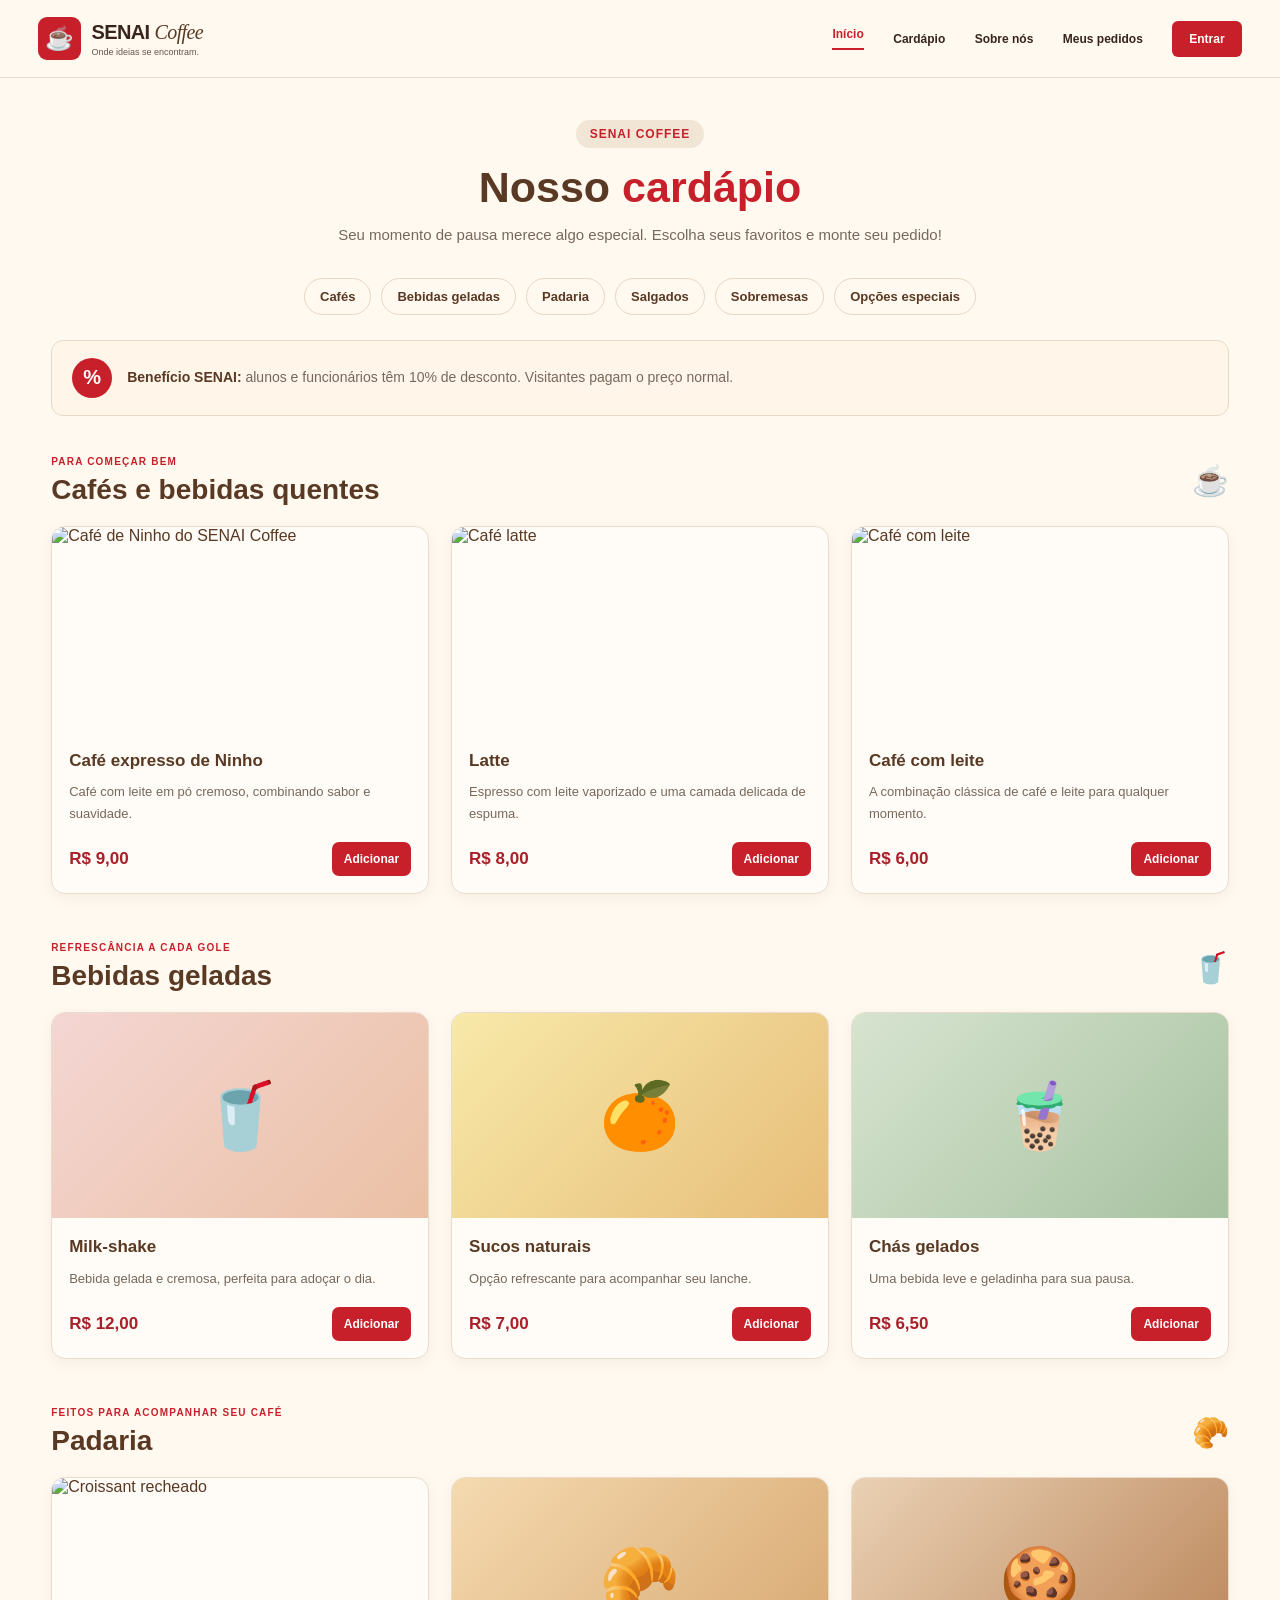
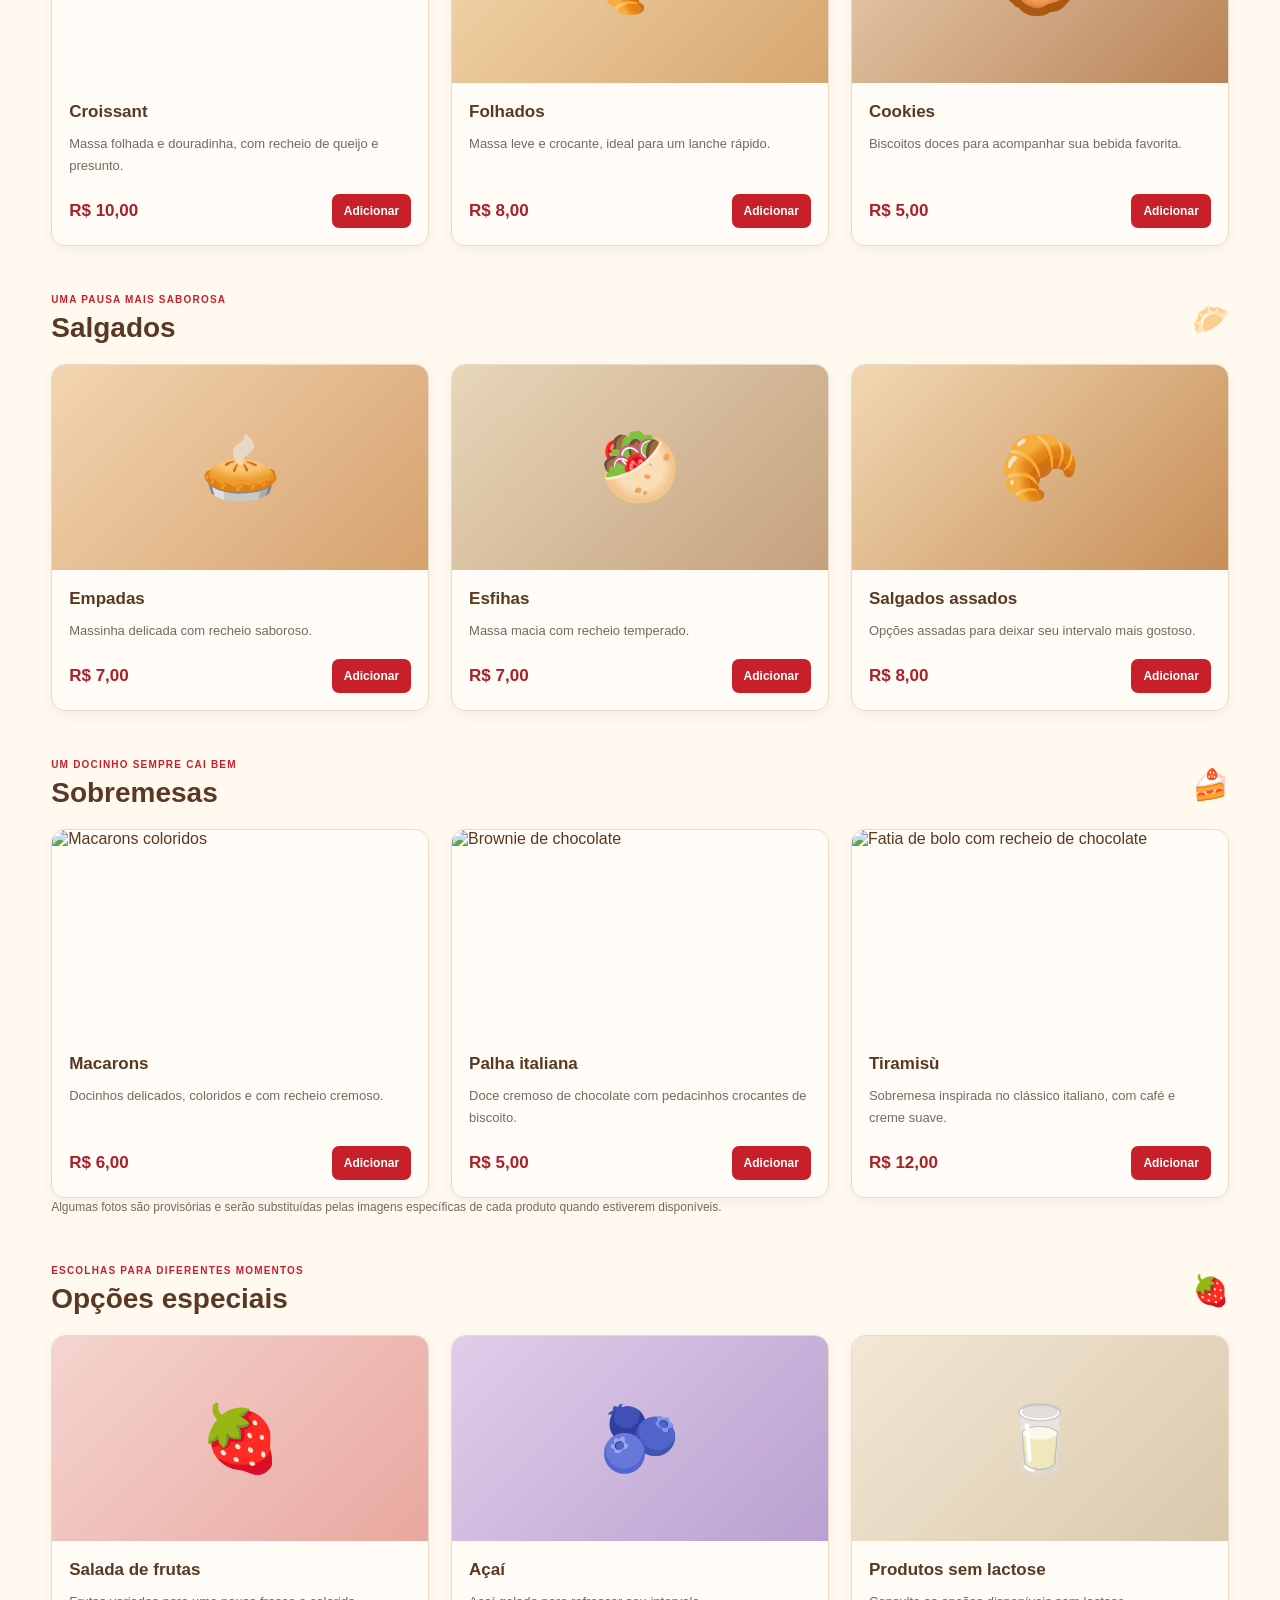
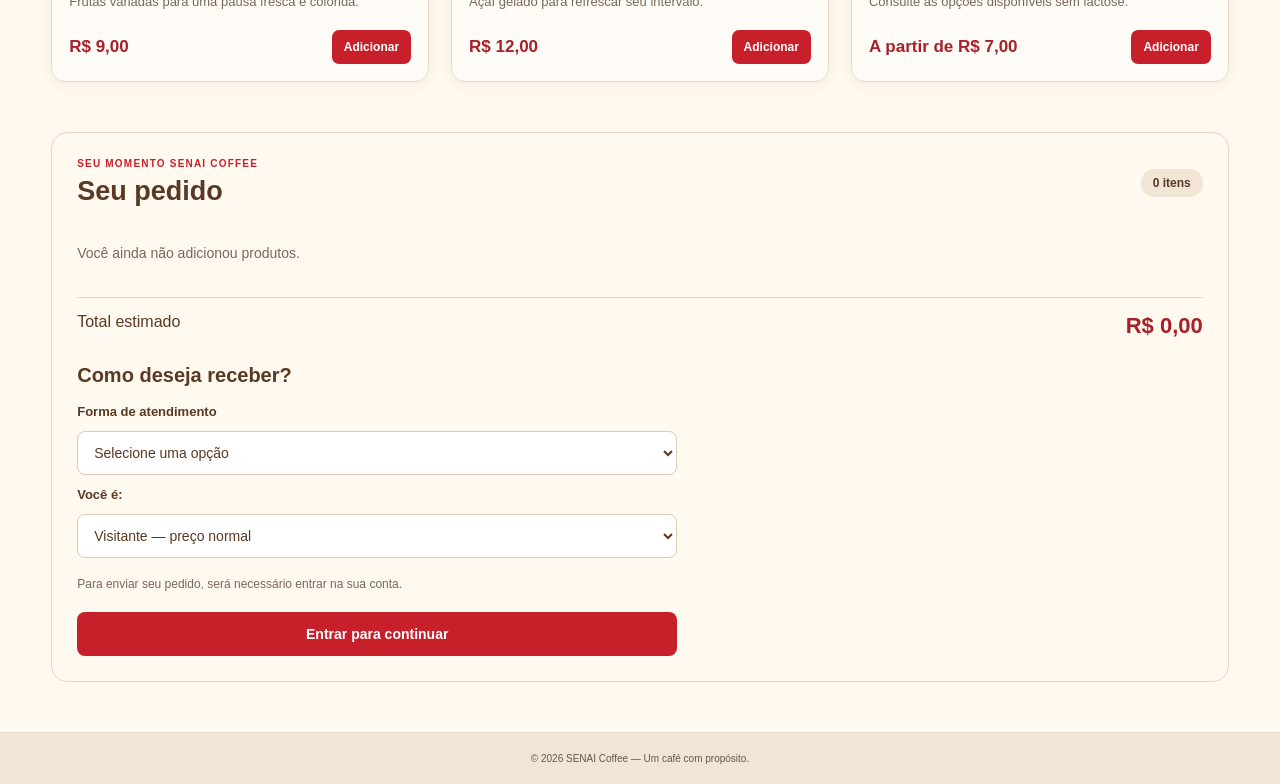
==== src/main/resources/templates/cardapio.html @ 9fde90fc "primeiro commit" ====
<!DOCTYPE html>
<html lang="pt-BR" xmlns:th="http://www.thymeleaf.org">

<head>
    <meta charset="UTF-8">
    <meta name="viewport" content="width=device-width, initial-scale=1.0">

    <title>Cardápio | SENAI Coffee</title>

    <link rel="stylesheet" href="../static/css/style.css">

</head>

<body>

   <header class="cabecalho">
        <div class="navegacao">

            <a href="/" class="logo">
                <span class="logo-simbolo">☕</span>

                <span class="logo-texto">
                    <strong>SENAI <span>Coffee</span></strong>
                    <small>Onde ideias se encontram.</small>
                </span>
            </a>

            <nav class="menu">
                <a href="./index.html" class="ativo">Início</a>
                <a href="/cardapio">Cardápio</a>
                <a href="/sobre">Sobre nós</a>
                <a href="/pedidos">Meus pedidos</a>
                <a href="/login" class="botao-entrar">Entrar</a>
            </nav>

        </div>
    </header>

    <main class="pagina-cardapio">

        <section class="cardapio-intro">
            <span class="etiqueta-cardapio">SENAI COFFEE</span>
            <h1>Nosso <span>cardápio</span></h1>
            <p>
                Seu momento de pausa merece algo especial.
                Escolha seus favoritos e monte seu pedido!
            </p>
        </section>

        <nav class="categorias" aria-label="Categorias do cardápio">
            <a href="#bebidas-quentes">Cafés</a>
            <a href="#bebidas-geladas">Bebidas geladas</a>
            <a href="#padaria">Padaria</a>
            <a href="#salgados">Salgados</a>
            <a href="#sobremesas">Sobremesas</a>
            <a href="#opcoes-especiais">Opções especiais</a>
        </nav>

        <div class="aviso-desconto">
            <span class="desconto-icone">%</span>
            <p>
                <strong>Benefício SENAI:</strong>
                alunos e funcionários têm 10% de desconto.
                Visitantes pagam o preço normal.
            </p>
        </div>

        <!-- CAFÉS -->
        <section class="grupo-produtos" id="bebidas-quentes">
            <div class="titulo-categoria">
                <div>
                    <span class="subtitulo">PARA COMEÇAR BEM</span>
                    <h2>Cafés e bebidas quentes</h2>
                </div>
                <span class="emoji-categoria">☕</span>
            </div>

            <div class="grade-produtos">
                <article class="produto-card">
                    <img src="/img/cafe-ninho.png" alt="Café de Ninho do SENAI Coffee" class="produto-imagem">
                    <div class="produto-conteudo">
                        <h3>Café expresso de Ninho</h3>
                        <p>Café com leite em pó cremoso, combinando sabor e suavidade.</p>
                        <div class="produto-rodape">
                            <span class="preco">R$ 9,00</span>
                            <button class="adicionar" data-id="1" data-nome="Café expresso de Ninho"
                                data-preco="9.00">Adicionar</button>
                        </div>
                    </div>
                </article>

                <article class="produto-card">
                    <img src="https://images.unsplash.com/photo-1461023058943-07fcbe16d735?auto=format&fit=crop&w=700&q=85"
                        alt="Café latte" class="produto-imagem">
                    <div class="produto-conteudo">
                        <h3>Latte</h3>
                        <p>Espresso com leite vaporizado e uma camada delicada de espuma.</p>
                        <div class="produto-rodape">
                            <span class="preco">R$ 8,00</span>
                            <button class="adicionar" data-id="2" data-nome="Latte" data-preco="8.00">Adicionar</button>
                        </div>
                    </div>
                </article>

                <article class="produto-card">
                    <img src="https://images.unsplash.com/photo-1570968915860-54d5c301fa9f?auto=format&fit=crop&w=700&q=85"
                        alt="Café com leite" class="produto-imagem">
                    <div class="produto-conteudo">
                        <h3>Café com leite</h3>
                        <p>A combinação clássica de café e leite para qualquer momento.</p>
                        <div class="produto-rodape">
                            <span class="preco">R$ 6,00</span>
                            <button class="adicionar" data-id="3" data-nome="Café com leite"
                                data-preco="6.00">Adicionar</button>
                        </div>
                    </div>
                </article>
            </div>
        </section>

        <!-- BEBIDAS GELADAS -->
        <section class="grupo-produtos" id="bebidas-geladas">
            <div class="titulo-categoria">
                <div>
                    <span class="subtitulo">REFRESCÂNCIA A CADA GOLE</span>
                    <h2>Bebidas geladas</h2>
                </div>
                <span class="emoji-categoria">🥤</span>
            </div>

            <div class="grade-produtos">
                <article class="produto-card">
                    <div class="imagem-provisoria imagem-milkshake" role="img"
                        aria-label="Ilustração provisória de milk-shake">🥤</div>
                    <div class="produto-conteudo">
                        <h3>Milk-shake</h3>
                        <p>Bebida gelada e cremosa, perfeita para adoçar o dia.</p>
                        <div class="produto-rodape">
                            <span class="preco">R$ 12,00</span>
                            <button class="adicionar" data-id="4" data-nome="Milk-shake"
                                data-preco="12.00">Adicionar</button>
                        </div>
                    </div>
                </article>

                <article class="produto-card">
                    <div class="imagem-provisoria imagem-suco" role="img"
                        aria-label="Ilustração provisória de suco natural">🍊</div>
                    <div class="produto-conteudo">
                        <h3>Sucos naturais</h3>
                        <p>Opção refrescante para acompanhar seu lanche.</p>
                        <div class="produto-rodape">
                            <span class="preco">R$ 7,00</span>
                            <button class="adicionar" data-id="5" data-nome="Sucos naturais"
                                data-preco="7.00">Adicionar</button>
                        </div>
                    </div>
                </article>

                <article class="produto-card">
                    <div class="imagem-provisoria imagem-cha" role="img"
                        aria-label="Ilustração provisória de chá gelado">🧋</div>
                    <div class="produto-conteudo">
                        <h3>Chás gelados</h3>
                        <p>Uma bebida leve e geladinha para sua pausa.</p>
                        <div class="produto-rodape">
                            <span class="preco">R$ 6,50</span>
                            <button class="adicionar" data-id="6" data-nome="Chás gelados"
                                data-preco="6.50">Adicionar</button>
                        </div>
                    </div>
                </article>
            </div>
        </section>

        <!-- PADARIA -->
        <section class="grupo-produtos" id="padaria">
            <div class="titulo-categoria">
                <div>
                    <span class="subtitulo">FEITOS PARA ACOMPANHAR SEU CAFÉ</span>
                    <h2>Padaria</h2>
                </div>
                <span class="emoji-categoria">🥐</span>
            </div>

            <div class="grade-produtos">
                <article class="produto-card">
                    <img src="/img/croissant.png" alt="Croissant recheado" class="produto-imagem">
                    <div class="produto-conteudo">
                        <h3>Croissant</h3>
                        <p>Massa folhada e douradinha, com recheio de queijo e presunto.</p>
                        <div class="produto-rodape">
                            <span class="preco">R$ 10,00</span>
                            <button class="adicionar" data-id="7" data-nome="Croissant"
                                data-preco="10.00">Adicionar</button>
                        </div>
                    </div>
                </article>

                <article class="produto-card">
                    <div class="imagem-provisoria imagem-folhado" role="img"
                        aria-label="Ilustração provisória de folhado">🥐</div>
                    <div class="produto-conteudo">
                        <h3>Folhados</h3>
                        <p>Massa leve e crocante, ideal para um lanche rápido.</p>
                        <div class="produto-rodape">
                            <span class="preco">R$ 8,00</span>
                            <button class="adicionar" data-id="8" data-nome="Folhados"
                                data-preco="8.00">Adicionar</button>
                        </div>
                    </div>
                </article>

                <article class="produto-card">
                    <div class="imagem-provisoria imagem-cookie" role="img"
                        aria-label="Ilustração provisória de cookie">🍪</div>
                    <div class="produto-conteudo">
                        <h3>Cookies</h3>
                        <p>Biscoitos doces para acompanhar sua bebida favorita.</p>
                        <div class="produto-rodape">
                            <span class="preco">R$ 5,00</span>
                            <button class="adicionar" data-id="9" data-nome="Cookies"
                                data-preco="5.00">Adicionar</button>
                        </div>
                    </div>
                </article>
            </div>
        </section>

        <!-- SALGADOS -->
        <section class="grupo-produtos" id="salgados">
            <div class="titulo-categoria">
                <div>
                    <span class="subtitulo">UMA PAUSA MAIS SABOROSA</span>
                    <h2>Salgados</h2>
                </div>
                <span class="emoji-categoria">🥟</span>
            </div>

            <div class="grade-produtos">
                <article class="produto-card">
                    <div class="imagem-provisoria imagem-empada" role="img"
                        aria-label="Ilustração provisória de empada">🥧</div>
                    <div class="produto-conteudo">
                        <h3>Empadas</h3>
                        <p>Massinha delicada com recheio saboroso.</p>
                        <div class="produto-rodape">
                            <span class="preco">R$ 7,00</span>
                            <button class="adicionar" data-id="10" data-nome="Empadas"
                                data-preco="7.00">Adicionar</button>
                        </div>
                    </div>
                </article>

                <article class="produto-card">
                    <div class="imagem-provisoria imagem-esfiha" role="img"
                        aria-label="Ilustração provisória de esfiha">🥙</div>
                    <div class="produto-conteudo">
                        <h3>Esfihas</h3>
                        <p>Massa macia com recheio temperado.</p>
                        <div class="produto-rodape">
                            <span class="preco">R$ 7,00</span>
                            <button class="adicionar" data-id="11" data-nome="Esfihas"
                                data-preco="7.00">Adicionar</button>
                        </div>
                    </div>
                </article>

                <article class="produto-card">
                    <div class="imagem-provisoria imagem-assado" role="img"
                        aria-label="Ilustração provisória de salgado assado">🥐</div>
                    <div class="produto-conteudo">
                        <h3>Salgados assados</h3>
                        <p>Opções assadas para deixar seu intervalo mais gostoso.</p>
                        <div class="produto-rodape">
                            <span class="preco">R$ 8,00</span>
                            <button class="adicionar" data-id="12" data-nome="Salgados assados"
                                data-preco="8.00">Adicionar</button>
                        </div>
                    </div>
                </article>
            </div>
        </section>

        <!-- SOBREMESAS -->
        <section class="grupo-produtos" id="sobremesas">
            <div class="titulo-categoria">
                <div>
                    <span class="subtitulo">UM DOCINHO SEMPRE CAI BEM</span>
                    <h2>Sobremesas</h2>
                </div>
                <span class="emoji-categoria">🍰</span>
            </div>

            <div class="grade-produtos">
                <article class="produto-card">
                    <img src="/img/macarrons.png" alt="Macarons coloridos" class="produto-imagem">
                    <div class="produto-conteudo">
                        <h3>Macarons</h3>
                        <p>Docinhos delicados, coloridos e com recheio cremoso.</p>
                        <div class="produto-rodape">
                            <span class="preco">R$ 6,00</span>
                            <button class="adicionar" data-id="13" data-nome="Macarons"
                                data-preco="6.00">Adicionar</button>
                        </div>
                    </div>
                </article>

                <article class="produto-card">
                    <img src="/img/brownie.png" alt="Brownie de chocolate" class="produto-imagem">
                    <div class="produto-conteudo">
                        <h3>Palha italiana</h3>
                        <p>Doce cremoso de chocolate com pedacinhos crocantes de biscoito.</p>
                        <div class="produto-rodape">
                            <span class="preco">R$ 5,00</span>
                            <button class="adicionar" data-id="14" data-nome="Palha italiana"
                                data-preco="5.00">Adicionar</button>
                        </div>
                    </div>
                </article>

                <article class="produto-card">
                    <img src="/img/bolo.png" alt="Fatia de bolo com recheio de chocolate" class="produto-imagem">
                    <div class="produto-conteudo">
                        <h3>Tiramisù</h3>
                        <p>Sobremesa inspirada no clássico italiano, com café e creme suave.</p>
                        <div class="produto-rodape">
                            <span class="preco">R$ 12,00</span>
                            <button class="adicionar" data-id="15" data-nome="Tiramisù"
                                data-preco="12.00">Adicionar</button>
                        </div>
                    </div>
                </article>
            </div>
            <p class="nota-imagens">
                Algumas fotos são provisórias e serão substituídas pelas imagens
                específicas de cada produto quando estiverem disponíveis.
            </p>
        </section>

        <!-- OPÇÕES ESPECIAIS -->
        <section class="grupo-produtos" id="opcoes-especiais">
            <div class="titulo-categoria">
                <div>
                    <span class="subtitulo">ESCOLHAS PARA DIFERENTES MOMENTOS</span>
                    <h2>Opções especiais</h2>
                </div>
                <span class="emoji-categoria">🍓</span>
            </div>

            <div class="grade-produtos">
                <article class="produto-card">
                    <div class="imagem-provisoria imagem-frutas" role="img"
                        aria-label="Ilustração provisória de salada de frutas">🍓</div>
                    <div class="produto-conteudo">
                        <h3>Salada de frutas</h3>
                        <p>Frutas variadas para uma pausa fresca e colorida.</p>
                        <div class="produto-rodape">
                            <span class="preco">R$ 9,00</span>
                            <button class="adicionar" data-id="16" data-nome="Salada de frutas"
                                data-preco="9.00">Adicionar</button>
                        </div>
                    </div>
                </article>

                <article class="produto-card">
                    <div class="imagem-provisoria imagem-acai" role="img" aria-label="Ilustração provisória de açaí">🫐
                    </div>
                    <div class="produto-conteudo">
                        <h3>Açaí</h3>
                        <p>Açaí gelado para refrescar seu intervalo.</p>
                        <div class="produto-rodape">
                            <span class="preco">R$ 12,00</span>
                            <button class="adicionar" data-id="17" data-nome="Açaí"
                                data-preco="12.00">Adicionar</button>
                        </div>
                    </div>
                </article>

                <article class="produto-card">
                    <div class="imagem-provisoria imagem-lactose" role="img"
                        aria-label="Ilustração provisória de bebida sem lactose">🥛</div>
                    <div class="produto-conteudo">
                        <h3>Produtos sem lactose</h3>
                        <p>Consulte as opções disponíveis sem lactose.</p>
                        <div class="produto-rodape">
                            <span class="preco">A partir de R$ 7,00</span>
                            <button class="adicionar" data-id="18" data-nome="Produtos sem lactose"
                                data-preco="7.00">Adicionar</button>
                        </div>
                    </div>
                </article>
            </div>
        </section>

        <!-- FINALIZAÇÃO DO PEDIDO -->
        <section class="area-pedido" id="meu-pedido">
            <div class="pedido-titulo">
                <div>
                    <span class="subtitulo">SEU MOMENTO SENAI COFFEE</span>
                    <h2>Seu pedido</h2>
                </div>
                <span class="contador" id="contador-itens">0 itens</span>
            </div>

            <div id="lista-pedido" class="lista-pedido">
                <p class="pedido-vazio">Você ainda não adicionou produtos.</p>
            </div>

            <div class="pedido-total">
                <span>Total estimado</span>
                <strong id="valor-total">R$ 0,00</strong>
            </div>

            <div class="formulario-pedido">
                <h3>Como deseja receber?</h3>

                <label for="tipo-atendimento">Forma de atendimento</label>
                <select id="tipo-atendimento">
                    <option value="">Selecione uma opção</option>
                    <option value="Balcão">Retirar no balcão</option>
                    <option value="Mesa">Consumir em uma mesa</option>
                    <option value="Delivery">Delivery</option>
                </select>

                <div id="campo-mesa" class="campo-condicional" hidden>
                    <label for="numero-mesa">Escolha sua mesa</label>
                    <select id="numero-mesa">
                        <option value="">Selecione a mesa</option>
                        <option value="1">Mesa 1</option>
                        <option value="2">Mesa 2</option>
                        <option value="3">Mesa 3</option>
                        <option value="4">Mesa 4</option>
                        <option value="5">Mesa 5</option>
                        <option value="6">Mesa 6</option>
                        <option value="7">Mesa 7</option>
                        <option value="8">Mesa 8</option>
                        <option value="9">Mesa 9</option>
                        <option value="10">Mesa 10</option>
                        <option value="11">Mesa 11</option>
                        <option value="12">Mesa 12</option>
                        <option value="13">Mesa 13</option>
                        <option value="14">Mesa 14</option>
                        <option value="15">Mesa 15</option>
                    </select>
                </div>

                <div id="campo-endereco" class="campo-condicional" hidden>
                    <label for="endereco-delivery">Endereço para entrega</label>
                    <textarea id="endereco-delivery" rows="3"
                        placeholder="Rua, número, bairro e complemento"></textarea>
                </div>

                <label for="perfil-cliente">Você é:</label>
                <select id="perfil-cliente">
                    <option value="visitante">Visitante — preço normal</option>
                    <option value="senai">Aluno ou funcionário — 10% de desconto</option>
                </select>

                <p class="aviso-login">
                    Para enviar seu pedido, será necessário entrar na sua conta.
                </p>

                <button type="button" id="finalizar-pedido" class="botao-finalizar">
                    Entrar para continuar
                </button>
            </div>
        </section>

    </main>

    <footer class="rodape">
        <p>© 2026 SENAI Coffee — Um café com propósito.</p>
    </footer>

    <script>
        const pedido = [];

        const listaPedido = document.getElementById("lista-pedido");
        const valorTotal = document.getElementById("valor-total");
        const contadorItens = document.getElementById("contador-itens");
        const perfilCliente = document.getElementById("perfil-cliente");
        const tipoAtendimento = document.getElementById("tipo-atendimento");
        const campoMesa = document.getElementById("campo-mesa");
        const campoEndereco = document.getElementById("campo-endereco");

        const moeda = valor => valor.toLocaleString("pt-BR", {
            style: "currency",
            currency: "BRL"
        });

        document.querySelectorAll(".adicionar").forEach(botao => {
            botao.addEventListener("click", () => {
                const id = botao.dataset.id;
                const produtoExistente = pedido.find(item => item.id === id);

                if (produtoExistente) {
                    produtoExistente.quantidade++;
                } else {
                    pedido.push({
                        id: id,
                        nome: botao.dataset.nome,
                        preco: Number(botao.dataset.preco),
                        quantidade: 1
                    });
                }

                atualizarPedido();
                document.getElementById("meu-pedido").scrollIntoView({
                    behavior: "smooth",
                    block: "nearest"
                });
            });
        });

        function atualizarPedido() {
            listaPedido.innerHTML = "";

            if (pedido.length === 0) {
                listaPedido.innerHTML =
                    '<p class="pedido-vazio">Você ainda não adicionou produtos.</p>';
            }

            pedido.forEach(item => {
                const linha = document.createElement("div");
                linha.className = "linha-pedido";

                const nome = document.createElement("span");
                nome.textContent = `${item.quantidade}x ${item.nome}`;

                const preco = document.createElement("strong");
                preco.textContent = moeda(item.preco * item.quantidade);

                const remover = document.createElement("button");
                remover.type = "button";
                remover.className = "remover-item";
                remover.textContent = "−";
                remover.setAttribute("aria-label", `Remover uma unidade de ${item.nome}`);

                remover.addEventListener("click", () => {
                    item.quantidade--;

                    if (item.quantidade <= 0) {
                        const indice = pedido.findIndex(produto => produto.id === item.id);
                        pedido.splice(indice, 1);
                    }

                    atualizarPedido();
                });

                linha.append(nome, preco, remover);
                listaPedido.appendChild(linha);
            });

            const totalBruto = pedido.reduce(
                (soma, item) => soma + item.preco * item.quantidade, 0
            );

            const total = perfilCliente.value === "senai"
                ? totalBruto * 0.90
                : totalBruto;

            valorTotal.textContent = moeda(total);
            contadorItens.textContent =
                `${pedido.reduce((soma, item) => soma + item.quantidade, 0)} itens`;

            if (perfilCliente.value === "senai" && totalBruto > 0) {
                valorTotal.title = "Desconto de 10% aplicado como simulação.";
            } else {
                valorTotal.title = "";
            }
        }

        perfilCliente.addEventListener("change", atualizarPedido);

        tipoAtendimento.addEventListener("change", () => {
            campoMesa.hidden = tipoAtendimento.value !== "Mesa";
            campoEndereco.hidden = tipoAtendimento.value !== "Delivery";
        });

        document.getElementById("finalizar-pedido").addEventListener("click", () => {
            if (pedido.length === 0) {
                alert("Adicione pelo menos um produto ao pedido.");
                return;
            }

            if (!tipoAtendimento.value) {
                alert("Selecione como deseja receber seu pedido.");
                tipoAtendimento.focus();
                return;
            }

            if (tipoAtendimento.value === "Mesa" &&
                !document.getElementById("numero-mesa").value) {
                alert("Selecione o número da mesa.");
                return;
            }

            if (tipoAtendimento.value === "Delivery" &&
                !document.getElementById("endereco-delivery").value.trim()) {
                alert("Informe o endereço para entrega.");
                return;
            }

            /*
             * Esta página ainda não envia pedidos ao banco de dados.
             * A próxima etapa será integrar o formulário com Spring Boot,
             * autenticação e MySQL.
             */
            window.location.href = "/login";
        });

        atualizarPedido();
    </script>

</body>

</html>
---- src/main/resources/static/css/style.css ----
:root {
    --creme: #FFF9F0;
    --bege: #F1E5D5;
    --caramelo: #B88961;
    --marrom: #593923;
    --marrom-escuro: #38251B;
    --vermelho: #C8202B;
    --texto: #65574C;
    --branco: #FFFFFF;
    --linha: #E8DCCE;
}

* {
    margin: 0;
    padding: 0;
    box-sizing: border-box;
}

html,
body {
    min-height: 100%;
}

body {
    font-family: "Segoe UI", Arial, sans-serif;
    color: var(--marrom-escuro);
    background: var(--creme);
}

a {
    color: inherit;
    text-decoration: none;
}

.cabecalho {
    height: 78px;
    background: var(--creme);
    border-bottom: 1px solid var(--linha);
    position: relative;
    z-index: 2;
}

.navegacao {
    width: min(1320px, 94%);
    height: 100%;
    margin: auto;
    display: flex;
    align-items: center;
    justify-content: space-between;
    gap: 25px;
}

.logo {
    display: flex;
    align-items: center;
    gap: 10px;
    flex-shrink: 0;
}

.logo-simbolo {
    width: 43px;
    height: 43px;
    display: grid;
    place-items: center;
    background: var(--vermelho);
    color: var(--branco);
    border-radius: 9px;
    font-size: 23px;
}

.logo-texto {
    display: flex;
    flex-direction: column;
    line-height: 1.2;
}

.logo-texto strong {
    font-size: 20px;
    letter-spacing: -0.6px;
}

.logo-texto strong span {
    font-family: Georgia, serif;
    font-style: italic;
    font-weight: 400;
    color: var(--marrom);
}

.logo-texto small {
    font-size: 9px;
    color: var(--texto);
    margin-top: 3px;
}

.menu {
    display: flex;
    align-items: center;
    gap: clamp(12px, 2.3vw, 30px);
}

.menu a {
    font-size: 12px;
    font-weight: 600;
    white-space: nowrap;
    transition: color 0.2s;
}

.menu a:hover,
.menu a.ativo {
    color: var(--vermelho);
}

.menu a.ativo {
    border-bottom: 2px solid var(--vermelho);
    padding-bottom: 7px;
}

.menu .botao-entrar {
    background: var(--vermelho);
    color: var(--branco);
    padding: 11px 17px;
    border-radius: 6px;
}

.menu .botao-entrar:hover {
    background: #A71923;
}

/* TELA INICIAL */

.tela-inicial {
    min-height: calc(100svh - 128px);
    display: flex;
    align-items: center;
    overflow: hidden;
    background:
        radial-gradient(
            circle at 12% 30%,
            rgba(184, 137, 97, 0.12),
            transparent 35%
        ),
        linear-gradient(110deg, #FFF9F0, #F4E7D9);
}

.inicio-conteudo {
    position: relative;
    width: min(1320px, 94%);
    margin: auto;
    padding: 35px 0;
    display: grid;
    grid-template-columns: 0.85fr 1.15fr;
    align-items: center;
    gap: clamp(25px, 5vw, 75px);
}

.inicio-texto {
    position: relative;
    z-index: 1;
}

.etiqueta {
    display: inline-block;
    color: var(--caramelo);
    font-size: 10px;
    font-weight: 800;
    letter-spacing: 2px;
    margin-bottom: 20px;
}

.etiqueta::after {
    content: "";
    display: inline-block;
    width: 27px;
    height: 2px;
    margin-left: 10px;
    vertical-align: middle;
    background: var(--vermelho);
}

.inicio-texto h1 {
    font-size: clamp(42px, 5vw, 70px);
    line-height: 1;
    letter-spacing: -3px;
    white-space: nowrap;
    margin-bottom: 20px;
}

.inicio-texto h1 span {
    color: var(--marrom);
    font-family: Georgia, serif;
    font-style: italic;
    font-weight: 400;
}

.inicio-texto h2 {
    font-size: clamp(23px, 2.5vw, 34px);
    line-height: 1.2;
    letter-spacing: -0.8px;
    margin-bottom: 19px;
}

.inicio-texto h2 strong {
    color: var(--vermelho);
}

.inicio-texto p {
    max-width: 440px;
    color: var(--texto);
    font-size: 13px;
    line-height: 1.9;
    margin-bottom: 12px;
}

.inicio-texto .texto-secundario {
    font-size: 12px;
    margin-bottom: 25px;
}

.botao-principal {
    display: inline-flex;
    align-items: center;
    gap: 12px;
    padding: 13px 21px;
    background: var(--vermelho);
    color: var(--branco);
    border-radius: 25px;
    font-size: 12px;
    font-weight: 700;
    transition: background 0.2s, transform 0.2s;
}

.botao-principal:hover {
    background: #A71923;
    transform: translateY(-2px);
}

/* FOTO PRINCIPAL */

.inicio-imagem {
    position: relative;
    height: clamp(320px, 56vh, 570px);
    min-width: 0;
}

.inicio-imagem > img {
    width: 100%;
    height: 100%;
    object-fit: cover;
    object-position: center;
    border-radius: 15px;
    box-shadow: 0 18px 45px rgba(89, 57, 35, 0.15);
}

.selo-cafe {
    position: absolute;
    left: -25px;
    bottom: 25px;
    display: flex;
    align-items: center;
    gap: 12px;
    padding: 14px 18px;
    background: rgba(255, 249, 240, 0.96);
    border: 1px solid rgba(89, 57, 35, 0.08);
    border-radius: 10px;
    box-shadow: 0 8px 25px rgba(89, 57, 35, 0.12);
}

.selo-cafe > span {
    font-size: 26px;
}

.selo-cafe div {
    display: flex;
    flex-direction: column;
}

.selo-cafe strong {
    font-size: 12px;
    color: var(--marrom-escuro);
}

.selo-cafe small {
    font-size: 10px;
    color: var(--texto);
    margin-top: 3px;
}

/* DETALHES DECORATIVOS */

.decoracao {
    position: absolute;
    border: 1px solid rgba(184, 137, 97, 0.4);
    border-radius: 50%;
    pointer-events: none;
}

.decoracao-um {
    width: 100px;
    height: 170px;
    left: -65px;
    top: 15%;
    transform: rotate(-25deg);
}

.decoracao-dois {
    width: 65px;
    height: 110px;
    left: -42px;
    top: 23%;
    transform: rotate(-25deg);
}

/* RODAPÉ */

.rodape {
    min-height: 50px;
    display: flex;
    align-items: center;
    justify-content: center;
    padding: 10px 4%;
    background: var(--creme);
    border-top: 1px solid var(--linha);
}

.rodape p {
    color: var(--texto);
    font-size: 10px;
    text-align: center;
}

/* TABLETS E CELULARES */

@media (max-width: 850px) {
    .cabecalho {
        height: auto;
        min-height: 78px;
    }

    .navegacao {
        flex-wrap: wrap;
        padding: 13px 0;
    }

    .menu {
        width: 100%;
        justify-content: center;
        flex-wrap: wrap;
        gap: 14px 22px;
    }

    .inicio-conteudo {
        grid-template-columns: 1fr 1fr;
        gap: 25px;
    }

    .inicio-texto h1 {
        white-space: normal;
        font-size: clamp(38px, 5vw, 55px);
    }

    .inicio-texto h2 {
        font-size: clamp(22px, 3vw, 29px);
    }

    .selo-cafe {
        left: -10px;
    }
}

@media (max-width: 600px) {
    .navegacao {
        justify-content: center;
    }

    .logo {
        margin-right: auto;
    }

    .menu {
        justify-content: flex-start;
        gap: 13px 18px;
    }

    .menu a {
        font-size: 11px;
    }

    .inicio-conteudo {
        grid-template-columns: 1fr;
        padding: 38px 0 45px;
        gap: 28px;
    }

    .inicio-texto h1 {
        font-size: clamp(42px, 12vw, 60px);
        letter-spacing: -2px;
    }

    .inicio-texto h2 {
        font-size: 27px;
    }

    .inicio-texto p {
        font-size: 13px;
    }

    .inicio-imagem {
        height: 300px;
    }

    .selo-cafe {
        left: 12px;
        bottom: 12px;
    }

    .decoracao {
        display: none;
    }

    .rodape {
        min-height: 48px;
    }
}


/* =========================================
   CARDÁPIO DIGITAL — SENAI COFFEE
========================================= */

.pagina-cardapio {
    width: 92%;
    max-width: 1180px;
    margin: 0 auto;
    padding: 32px 0 50px;
    color: #593923;
}

.cardapio-intro {
    max-width: 720px;
    margin: 10px auto 30px;
    text-align: center;
}

.etiqueta-cardapio {
    display: inline-block;
    padding: 7px 14px;
    border-radius: 20px;
    background: #F1E5D5;
    color: #C8202B;
    font-size: 12px;
    font-weight: 700;
    letter-spacing: 1px;
}

.cardapio-intro h1 {
    margin: 15px 0 10px;
    font-size: clamp(32px, 4vw, 43px);
}

.cardapio-intro h1 span {
    color: #C8202B;
}

.cardapio-intro p {
    color: #78685B;
    font-size: 15px;
    line-height: 1.7;
}

/* CATEGORIAS */

.categorias {
    display: flex;
    flex-wrap: wrap;
    justify-content: center;
    gap: 10px;
    margin: 25px 0;
}

.categorias a {
    padding: 10px 15px;
    border: 1px solid #E8D6C3;
    border-radius: 25px;
    background: #FFF9F0;
    color: #593923;
    font-size: 13px;
    font-weight: 600;
    text-decoration: none;
    transition: 0.2s;
}

.categorias a:hover {
    border-color: #C8202B;
    background: #C8202B;
    color: #FFFFFF;
}

/* AVISO DE DESCONTO */

.aviso-desconto {
    display: flex;
    align-items: center;
    gap: 15px;
    margin: 25px 0 40px;
    padding: 17px 20px;
    border: 1px solid #E9D8C5;
    border-radius: 12px;
    background: #FFF5E8;
}

.desconto-icone {
    display: grid;
    flex-shrink: 0;
    width: 40px;
    height: 40px;
    place-items: center;
    border-radius: 50%;
    background: #C8202B;
    color: white;
    font-size: 20px;
    font-weight: 800;
}

.aviso-desconto p {
    margin: 0;
    color: #78685B;
    font-size: 14px;
    line-height: 1.6;
}

.aviso-desconto strong {
    color: #593923;
}

/* TÍTULOS DAS CATEGORIAS */

.grupo-produtos {
    margin: 0 0 48px;
    scroll-margin-top: 25px;
}

.titulo-categoria {
    display: flex;
    align-items: center;
    justify-content: space-between;
    gap: 15px;
    margin-bottom: 20px;
}

.subtitulo {
    display: block;
    margin-bottom: 7px;
    color: #C8202B;
    font-size: 10px;
    font-weight: 800;
    letter-spacing: 1.2px;
}

.titulo-categoria h2 {
    margin: 0;
    font-size: clamp(22px, 3vw, 28px);
}

.emoji-categoria {
    font-size: 30px;
}

/* CARTÕES DOS PRODUTOS */

.grade-produtos {
    display: grid;
    grid-template-columns: repeat(3, minmax(0, 1fr));
    gap: 22px;
}

.produto-card {
    overflow: hidden;
    display: flex;
    flex-direction: column;
    min-width: 0;
    border: 1px solid #EADCCB;
    border-radius: 14px;
    background: #FFFCF7;
    box-shadow: 0 4px 14px rgba(89, 57, 35, 0.06);
    transition: transform 0.2s, box-shadow 0.2s;
}

.produto-card:hover {
    transform: translateY(-3px);
    box-shadow: 0 8px 20px rgba(89, 57, 35, 0.12);
}

.produto-imagem,
.imagem-provisoria {
    display: block;
    width: 100%;
    height: 205px;
    object-fit: cover;
}

.imagem-provisoria {
    display: grid;
    place-items: center;
    font-size: 65px;
    background: linear-gradient(135deg, #F8EBDD, #E8CDB2);
}

.imagem-milkshake {
    background: linear-gradient(135deg, #F4D6D3, #EBC0A4);
}

.imagem-suco {
    background: linear-gradient(135deg, #F8E9A9, #E7BD79);
}

.imagem-cha {
    background: linear-gradient(135deg, #D7E4D0, #A7C2A0);
}

.imagem-folhado {
    background: linear-gradient(135deg, #F5DAB0, #D6A66F);
}

.imagem-cookie {
    background: linear-gradient(135deg, #EAD1B4, #B98357);
}

.imagem-empada {
    background: linear-gradient(135deg, #F2D5B0, #D6A16E);
}

.imagem-esfiha {
    background: linear-gradient(135deg, #E7D6B9, #C4A17D);
}

.imagem-assado {
    background: linear-gradient(135deg, #F1D8B2, #C78D57);
}

.imagem-frutas {
    background: linear-gradient(135deg, #F5D4CF, #E9A7A0);
}

.imagem-acai {
    background: linear-gradient(135deg, #E1CDE9, #B9A0D0);
}

.imagem-lactose {
    background: linear-gradient(135deg, #F3E8D5, #D9C8AC);
}

.produto-conteudo {
    display: flex;
    flex: 1;
    flex-direction: column;
    padding: 17px;
}

.produto-conteudo h3 {
    margin: 0 0 9px;
    font-size: 17px;
    line-height: 1.4;
}

.produto-conteudo p {
    flex: 1;
    margin: 0 0 18px;
    color: #78685B;
    font-size: 13px;
    line-height: 1.65;
}

.produto-rodape {
    display: flex;
    align-items: center;
    justify-content: space-between;
    gap: 8px;
    margin-top: auto;
}

.preco {
    color: #A82029;
    font-size: 17px;
    font-weight: 800;
}

.adicionar {
    padding: 10px 12px;
    border: none;
    border-radius: 7px;
    background: #C8202B;
    color: white;
    font-size: 12px;
    font-weight: 700;
    cursor: pointer;
    transition: background 0.2s;
}

.adicionar:hover {
    background: #A81923;
}

.adicionar:focus-visible,
.sobre-botao:focus-visible,
.botao-finalizar:focus-visible {
    outline: 3px solid #D7A47C;
    outline-offset: 3px;
}

.nota-imagens {
    color: #78685B;
    font-size: 12px;
    line-height: 1.6;
}

/* ÁREA DO PEDIDO */

.area-pedido {
    margin-top: 50px;
    padding: 25px;
    border: 1px solid #E8D6C3;
    border-radius: 16px;
    background: #FFF9F0;
    scroll-margin-top: 20px;
}

.pedido-titulo {
    display: flex;
    align-items: center;
    justify-content: space-between;
    gap: 15px;
    margin-bottom: 20px;
}

.pedido-titulo h2 {
    margin: 0;
    font-size: 27px;
}

.contador {
    padding: 7px 12px;
    border-radius: 20px;
    background: #F1E5D5;
    color: #593923;
    font-size: 12px;
    font-weight: 700;
}

.pedido-vazio {
    margin: 0;
    padding: 18px 0;
    color: #78685B;
    font-size: 14px;
}

.linha-pedido {
    display: grid;
    grid-template-columns: 1fr auto 35px;
    align-items: center;
    gap: 12px;
    padding: 12px 0;
    border-bottom: 1px solid #EADCCB;
    font-size: 14px;
}

.linha-pedido strong {
    color: #593923;
}

.remover-item {
    width: 30px;
    height: 30px;
    border: 1px solid #E8C5BE;
    border-radius: 7px;
    background: white;
    color: #C8202B;
    font-size: 20px;
    cursor: pointer;
}

.pedido-total {
    display: flex;
    justify-content: space-between;
    gap: 15px;
    margin: 18px 0 25px;
    padding-top: 15px;
    border-top: 1px solid #E8D6C3;
    font-size: 16px;
}

.pedido-total strong {
    color: #A82029;
    font-size: 22px;
}

/* FORMULÁRIO DE ATENDIMENTO */

.formulario-pedido {
    display: grid;
    gap: 12px;
    max-width: 600px;
}

.formulario-pedido h3 {
    margin: 0 0 5px;
    font-size: 20px;
}

.formulario-pedido label {
    color: #593923;
    font-size: 13px;
    font-weight: 700;
}

.formulario-pedido select,
.formulario-pedido textarea {
    width: 100%;
    padding: 12px;
    border: 1px solid #DCC9B6;
    border-radius: 8px;
    background: white;
    color: #593923;
    font: inherit;
    font-size: 14px;
}

.campo-condicional[hidden] {
    display: none !important;
}

.campo-condicional {
    display: grid;
    gap: 10px;
}

.aviso-login {
    margin: 5px 0;
    color: #78685B;
    font-size: 12px;
    line-height: 1.6;
}

.botao-finalizar {
    padding: 14px;
    border: none;
    border-radius: 8px;
    background: #C8202B;
    color: white;
    font-size: 14px;
    font-weight: 800;
    cursor: pointer;
    transition: background 0.2s;
}

.botao-finalizar:hover {
    background: #A81923;
}

/* RODAPÉ */

.rodape {
    padding: 20px;
    background: #F1E5D5;
    color: #78685B;
    text-align: center;
    font-size: 13px;
}

/* RESPONSIVIDADE */

@media (max-width: 900px) {
    .grade-produtos {
        grid-template-columns: repeat(2, minmax(0, 1fr));
        gap: 16px;
    }

    .produto-imagem,
    .imagem-provisoria {
        height: 190px;
    }
}

@media (max-width: 560px) {
    .pagina-cardapio {
        width: 92%;
        padding-top: 25px;
    }

    .grade-produtos {
        grid-template-columns: 1fr;
        gap: 16px;
    }

    .produto-card {
        display: grid;
        grid-template-columns: 120px minmax(0, 1fr);
        align-items: stretch;
    }

    .produto-imagem,
    .imagem-provisoria {
        width: 120px;
        height: 100%;
        min-height: 190px;
    }

    .produto-conteudo {
        padding: 13px;
    }

    .produto-conteudo h3 {
        font-size: 15px;
    }

    .produto-conteudo p {
        font-size: 12px;
    }

    .produto-rodape {
        align-items: flex-start;
        flex-direction: column;
    }

    .adicionar {
        width: 100%;
    }

    .aviso-desconto {
        align-items: flex-start;
        padding: 14px;
    }

    .area-pedido {
        padding: 17px;
    }

    .categorias {
        justify-content: flex-start;
    }

    .categorias a {
        font-size: 12px;
    }
}
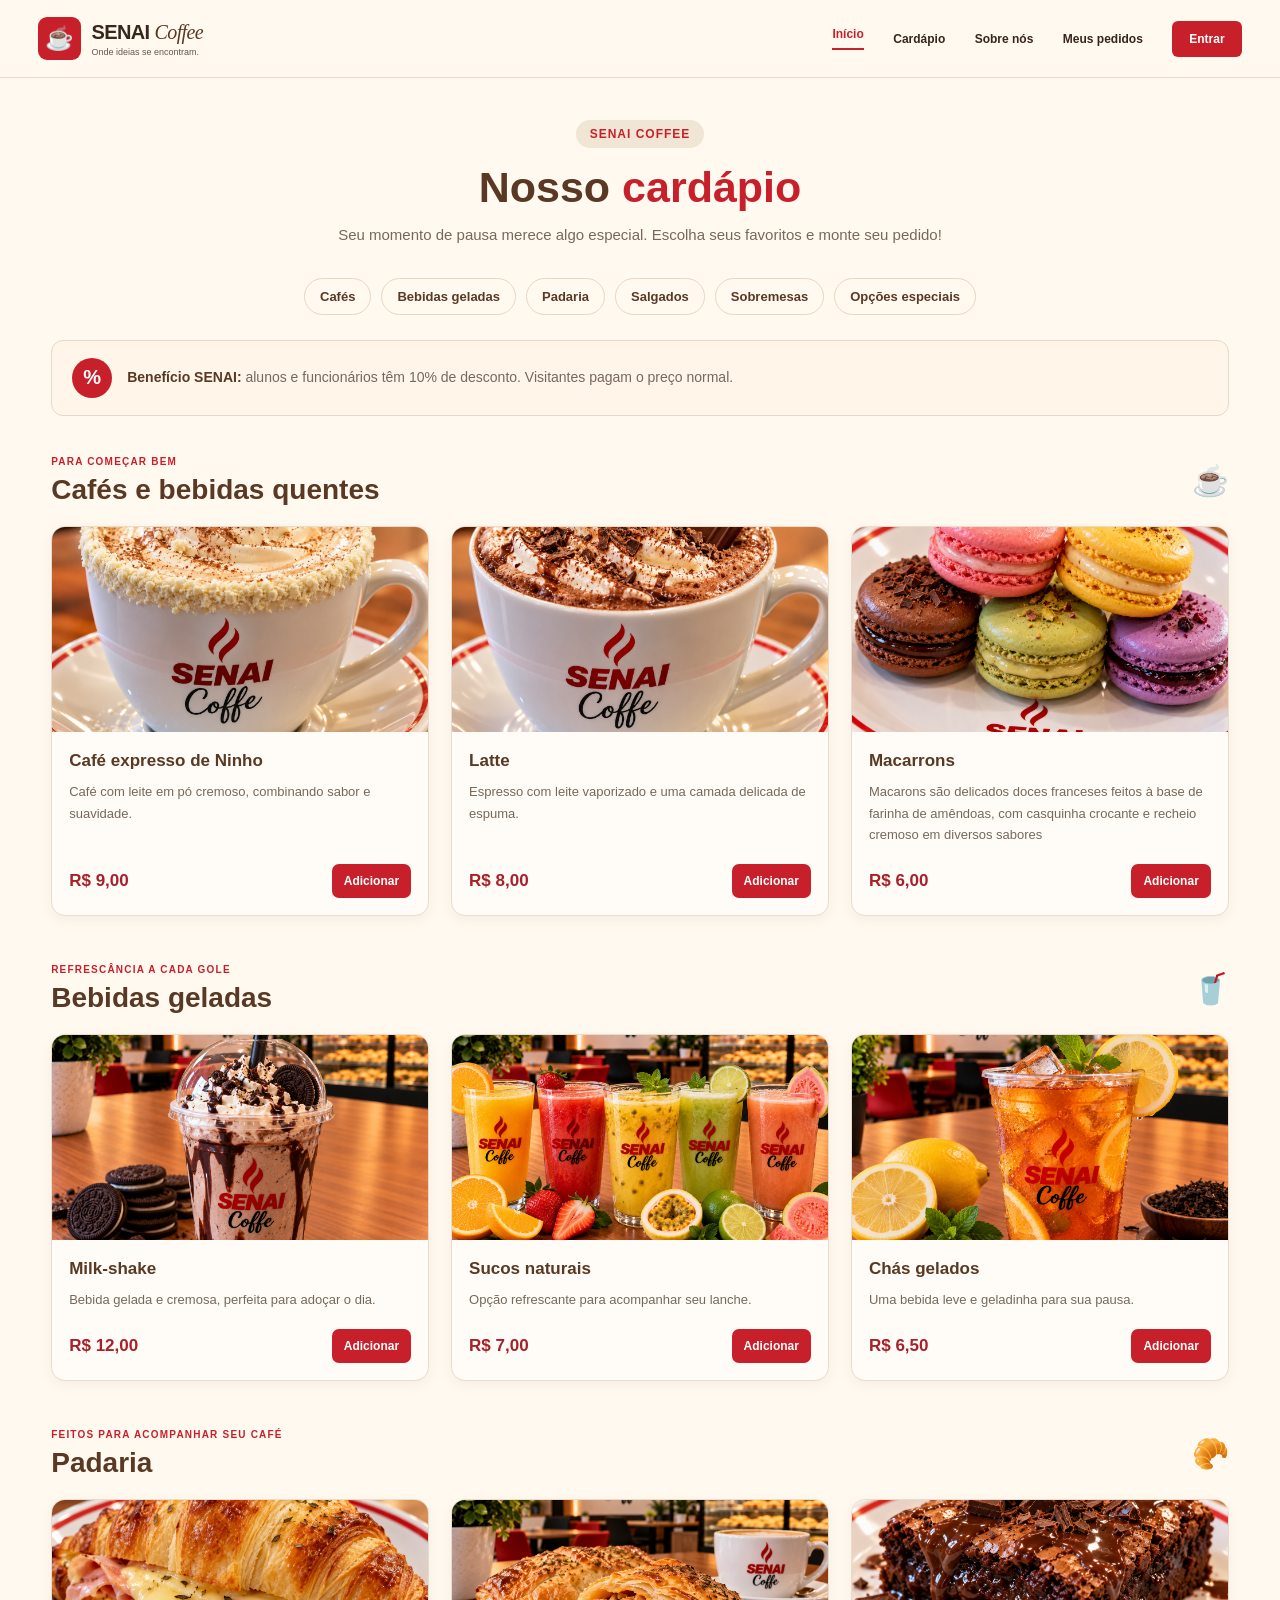
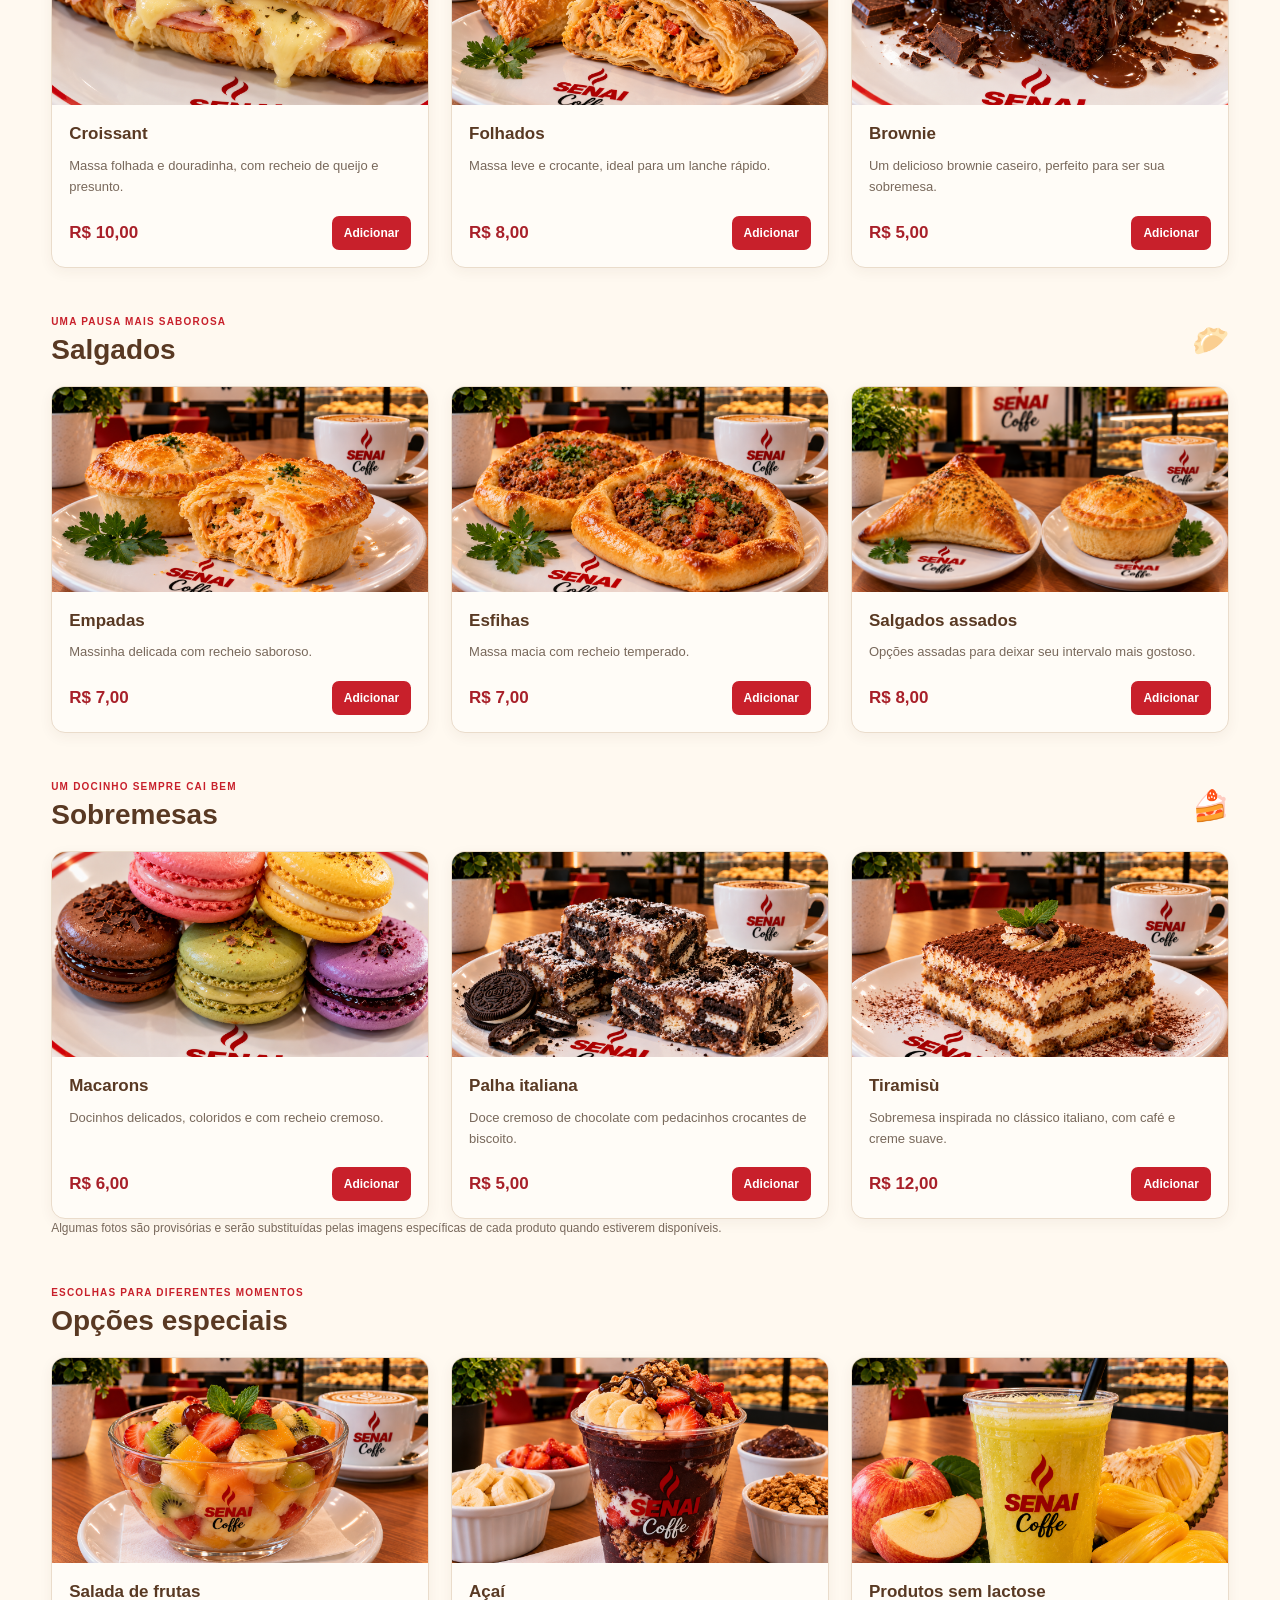
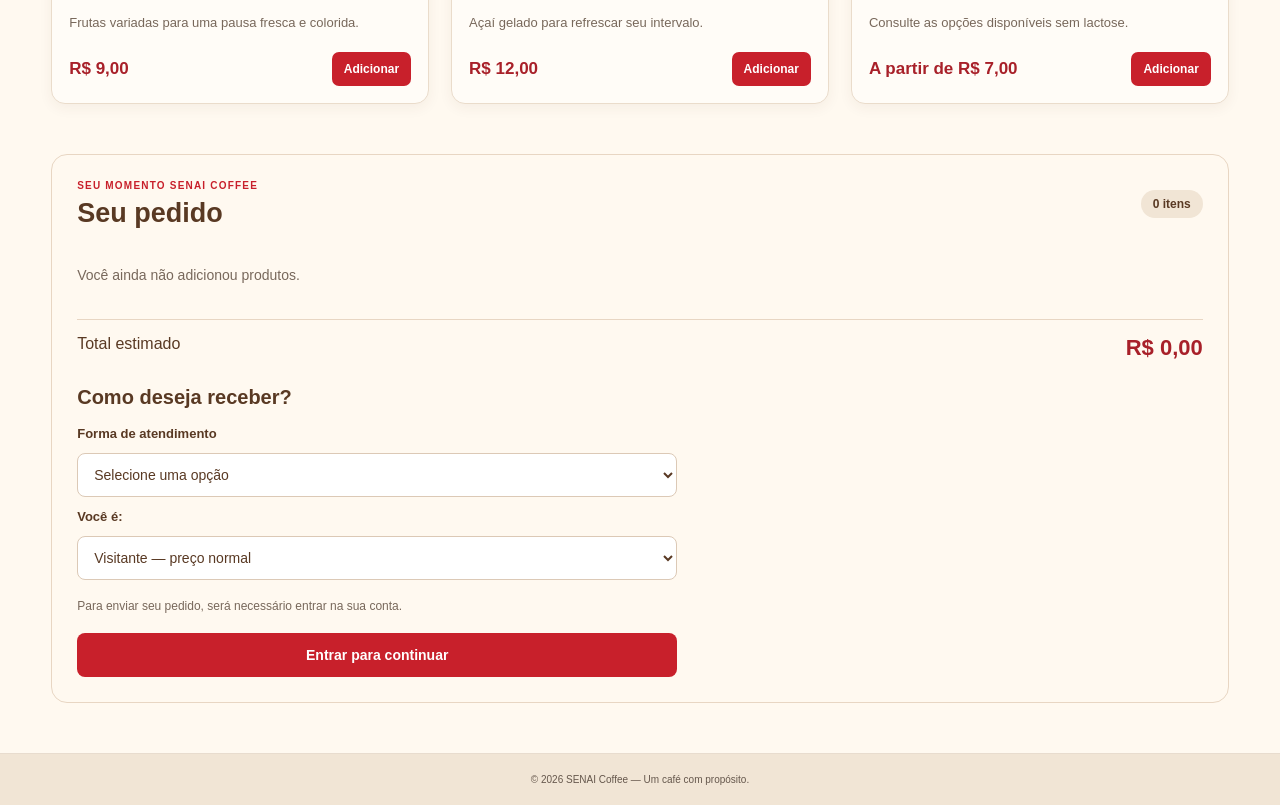
==== commit 864ec3c1: "final aula info4" ====
--- a/src/main/resources/templates/cardapio.html
+++ b/src/main/resources/templates/cardapio.html
@@ -13,7 +13,7 @@
 
 <body>
 
-   <header class="cabecalho">
+    <header class="cabecalho">
         <div class="navegacao">
 
             <a href="/" class="logo">
@@ -77,7 +77,8 @@
 
             <div class="grade-produtos">
                 <article class="produto-card">
-                    <img src="/img/cafe-ninho.png" alt="Café de Ninho do SENAI Coffee" class="produto-imagem">
+                    <img src="../static/img/café de ninho.png" alt="Café de Ninho do SENAI Coffee"
+                        class="produto-imagem">
                     <div class="produto-conteudo">
                         <h3>Café expresso de Ninho</h3>
                         <p>Café com leite em pó cremoso, combinando sabor e suavidade.</p>
@@ -90,8 +91,7 @@
                 </article>
 
                 <article class="produto-card">
-                    <img src="https://images.unsplash.com/photo-1461023058943-07fcbe16d735?auto=format&fit=crop&w=700&q=85"
-                        alt="Café latte" class="produto-imagem">
+                    <img src="../static/img/chocolate quente.png" alt="Café latte" class="produto-imagem">
                     <div class="produto-conteudo">
                         <h3>Latte</h3>
                         <p>Espresso com leite vaporizado e uma camada delicada de espuma.</p>
@@ -103,11 +103,11 @@
                 </article>
 
                 <article class="produto-card">
-                    <img src="https://images.unsplash.com/photo-1570968915860-54d5c301fa9f?auto=format&fit=crop&w=700&q=85"
-                        alt="Café com leite" class="produto-imagem">
-                    <div class="produto-conteudo">
-                        <h3>Café com leite</h3>
-                        <p>A combinação clássica de café e leite para qualquer momento.</p>
+                    <img src="../static/img/macarrons.png" class="produto-imagem">
+                    <div class="produto-conteudo">
+                        <h3>Macarrons</h3>
+                        <p>Macarons são delicados doces franceses feitos à base de farinha de amêndoas, com casquinha
+                            crocante e recheio cremoso em diversos sabores</p>
                         <div class="produto-rodape">
                             <span class="preco">R$ 6,00</span>
                             <button class="adicionar" data-id="3" data-nome="Café com leite"
@@ -130,8 +130,7 @@
 
             <div class="grade-produtos">
                 <article class="produto-card">
-                    <div class="imagem-provisoria imagem-milkshake" role="img"
-                        aria-label="Ilustração provisória de milk-shake">🥤</div>
+                    <img src="../static/img/milk.png" alt="Milk-shake" class="produto-imagem">
                     <div class="produto-conteudo">
                         <h3>Milk-shake</h3>
                         <p>Bebida gelada e cremosa, perfeita para adoçar o dia.</p>
@@ -144,8 +143,7 @@
                 </article>
 
                 <article class="produto-card">
-                    <div class="imagem-provisoria imagem-suco" role="img"
-                        aria-label="Ilustração provisória de suco natural">🍊</div>
+                   <img src="../static/img/sucos naturais.png" alt="Sucos naturais" class="produto-imagem">
                     <div class="produto-conteudo">
                         <h3>Sucos naturais</h3>
                         <p>Opção refrescante para acompanhar seu lanche.</p>
@@ -158,8 +156,7 @@
                 </article>
 
                 <article class="produto-card">
-                    <div class="imagem-provisoria imagem-cha" role="img"
-                        aria-label="Ilustração provisória de chá gelado">🧋</div>
+              <img src="../static/img/chá gelado.png" alt="Chás gelados" class="produto-imagem">
                     <div class="produto-conteudo">
                         <h3>Chás gelados</h3>
                         <p>Uma bebida leve e geladinha para sua pausa.</p>
@@ -185,7 +182,7 @@
 
             <div class="grade-produtos">
                 <article class="produto-card">
-                    <img src="/img/croissant.png" alt="Croissant recheado" class="produto-imagem">
+                    <img src="../static/img/croisant.png" alt="Croissant recheado" class="produto-imagem">
                     <div class="produto-conteudo">
                         <h3>Croissant</h3>
                         <p>Massa folhada e douradinha, com recheio de queijo e presunto.</p>
@@ -198,8 +195,7 @@
                 </article>
 
                 <article class="produto-card">
-                    <div class="imagem-provisoria imagem-folhado" role="img"
-                        aria-label="Ilustração provisória de folhado">🥐</div>
+                        <img src="../static/img/salgado.folhado.png" alt="Folhado de chocolate" class="produto-imagem">
                     <div class="produto-conteudo">
                         <h3>Folhados</h3>
                         <p>Massa leve e crocante, ideal para um lanche rápido.</p>
@@ -212,11 +208,11 @@
                 </article>
 
                 <article class="produto-card">
-                    <div class="imagem-provisoria imagem-cookie" role="img"
-                        aria-label="Ilustração provisória de cookie">🍪</div>
-                    <div class="produto-conteudo">
-                        <h3>Cookies</h3>
-                        <p>Biscoitos doces para acompanhar sua bebida favorita.</p>
+                  
+                        <img src="../static/img/brownie.png" alt="Cookies variados" class="produto-imagem">
+                    <div class="produto-conteudo">
+                        <h3>Brownie</h3>
+                        <p>Um delicioso brownie caseiro, perfeito para ser sua sobremesa.</p>
                         <div class="produto-rodape">
                             <span class="preco">R$ 5,00</span>
                             <button class="adicionar" data-id="9" data-nome="Cookies"
@@ -239,8 +235,7 @@
 
             <div class="grade-produtos">
                 <article class="produto-card">
-                    <div class="imagem-provisoria imagem-empada" role="img"
-                        aria-label="Ilustração provisória de empada">🥧</div>
+                    <img src="../static/img/empada.png" alt="Empadas variadas" class="produto-imagem">
                     <div class="produto-conteudo">
                         <h3>Empadas</h3>
                         <p>Massinha delicada com recheio saboroso.</p>
@@ -253,8 +248,7 @@
                 </article>
 
                 <article class="produto-card">
-                    <div class="imagem-provisoria imagem-esfiha" role="img"
-                        aria-label="Ilustração provisória de esfiha">🥙</div>
+                    <img src="../static/img/esfirra aberta.png" alt="Esfihas variadas" class="produto-imagem">
                     <div class="produto-conteudo">
                         <h3>Esfihas</h3>
                         <p>Massa macia com recheio temperado.</p>
@@ -267,8 +261,7 @@
                 </article>
 
                 <article class="produto-card">
-                    <div class="imagem-provisoria imagem-assado" role="img"
-                        aria-label="Ilustração provisória de salgado assado">🥐</div>
+                    <img src="../static/img/salgado assado.png" alt="Salgados assados" class="produto-imagem">
                     <div class="produto-conteudo">
                         <h3>Salgados assados</h3>
                         <p>Opções assadas para deixar seu intervalo mais gostoso.</p>
@@ -294,7 +287,7 @@
 
             <div class="grade-produtos">
                 <article class="produto-card">
-                    <img src="/img/macarrons.png" alt="Macarons coloridos" class="produto-imagem">
+                    <img src="../static/img/macarrons.png" alt="Macarons coloridos" class="produto-imagem">
                     <div class="produto-conteudo">
                         <h3>Macarons</h3>
                         <p>Docinhos delicados, coloridos e com recheio cremoso.</p>
@@ -307,7 +300,7 @@
                 </article>
 
                 <article class="produto-card">
-                    <img src="/img/brownie.png" alt="Brownie de chocolate" class="produto-imagem">
+                    <img src="../static/img/palha italiana.png" alt="Palha italiana" class="produto-imagem">
                     <div class="produto-conteudo">
                         <h3>Palha italiana</h3>
                         <p>Doce cremoso de chocolate com pedacinhos crocantes de biscoito.</p>
@@ -320,7 +313,7 @@
                 </article>
 
                 <article class="produto-card">
-                    <img src="/img/bolo.png" alt="Fatia de bolo com recheio de chocolate" class="produto-imagem">
+                    <img src="..//static/img/tiramissu.png" alt="Tiramisù" class="produto-imagem">
                     <div class="produto-conteudo">
                         <h3>Tiramisù</h3>
                         <p>Sobremesa inspirada no clássico italiano, com café e creme suave.</p>
@@ -345,13 +338,14 @@
                     <span class="subtitulo">ESCOLHAS PARA DIFERENTES MOMENTOS</span>
                     <h2>Opções especiais</h2>
                 </div>
-                <span class="emoji-categoria">🍓</span>
             </div>
 
             <div class="grade-produtos">
                 <article class="produto-card">
-                    <div class="imagem-provisoria imagem-frutas" role="img"
-                        aria-label="Ilustração provisória de salada de frutas">🍓</div>
+                    <img src="../static/img/salada de frutas.png" alt="Salada de frutas" class="produto-imagem">
+
+
+                    
                     <div class="produto-conteudo">
                         <h3>Salada de frutas</h3>
                         <p>Frutas variadas para uma pausa fresca e colorida.</p>
@@ -364,8 +358,7 @@
                 </article>
 
                 <article class="produto-card">
-                    <div class="imagem-provisoria imagem-acai" role="img" aria-label="Ilustração provisória de açaí">🫐
-                    </div>
+                    <img src="../static/img/açai.png" alt="Açaí" class="produto-imagem">
                     <div class="produto-conteudo">
                         <h3>Açaí</h3>
                         <p>Açaí gelado para refrescar seu intervalo.</p>
@@ -378,8 +371,7 @@
                 </article>
 
                 <article class="produto-card">
-                    <div class="imagem-provisoria imagem-lactose" role="img"
-                        aria-label="Ilustração provisória de bebida sem lactose">🥛</div>
+                 <img src="../static/img/detox.png" alt="Produtos sem lactose" class="produto-imagem">
                     <div class="produto-conteudo">
                         <h3>Produtos sem lactose</h3>
                         <p>Consulte as opções disponíveis sem lactose.</p>
